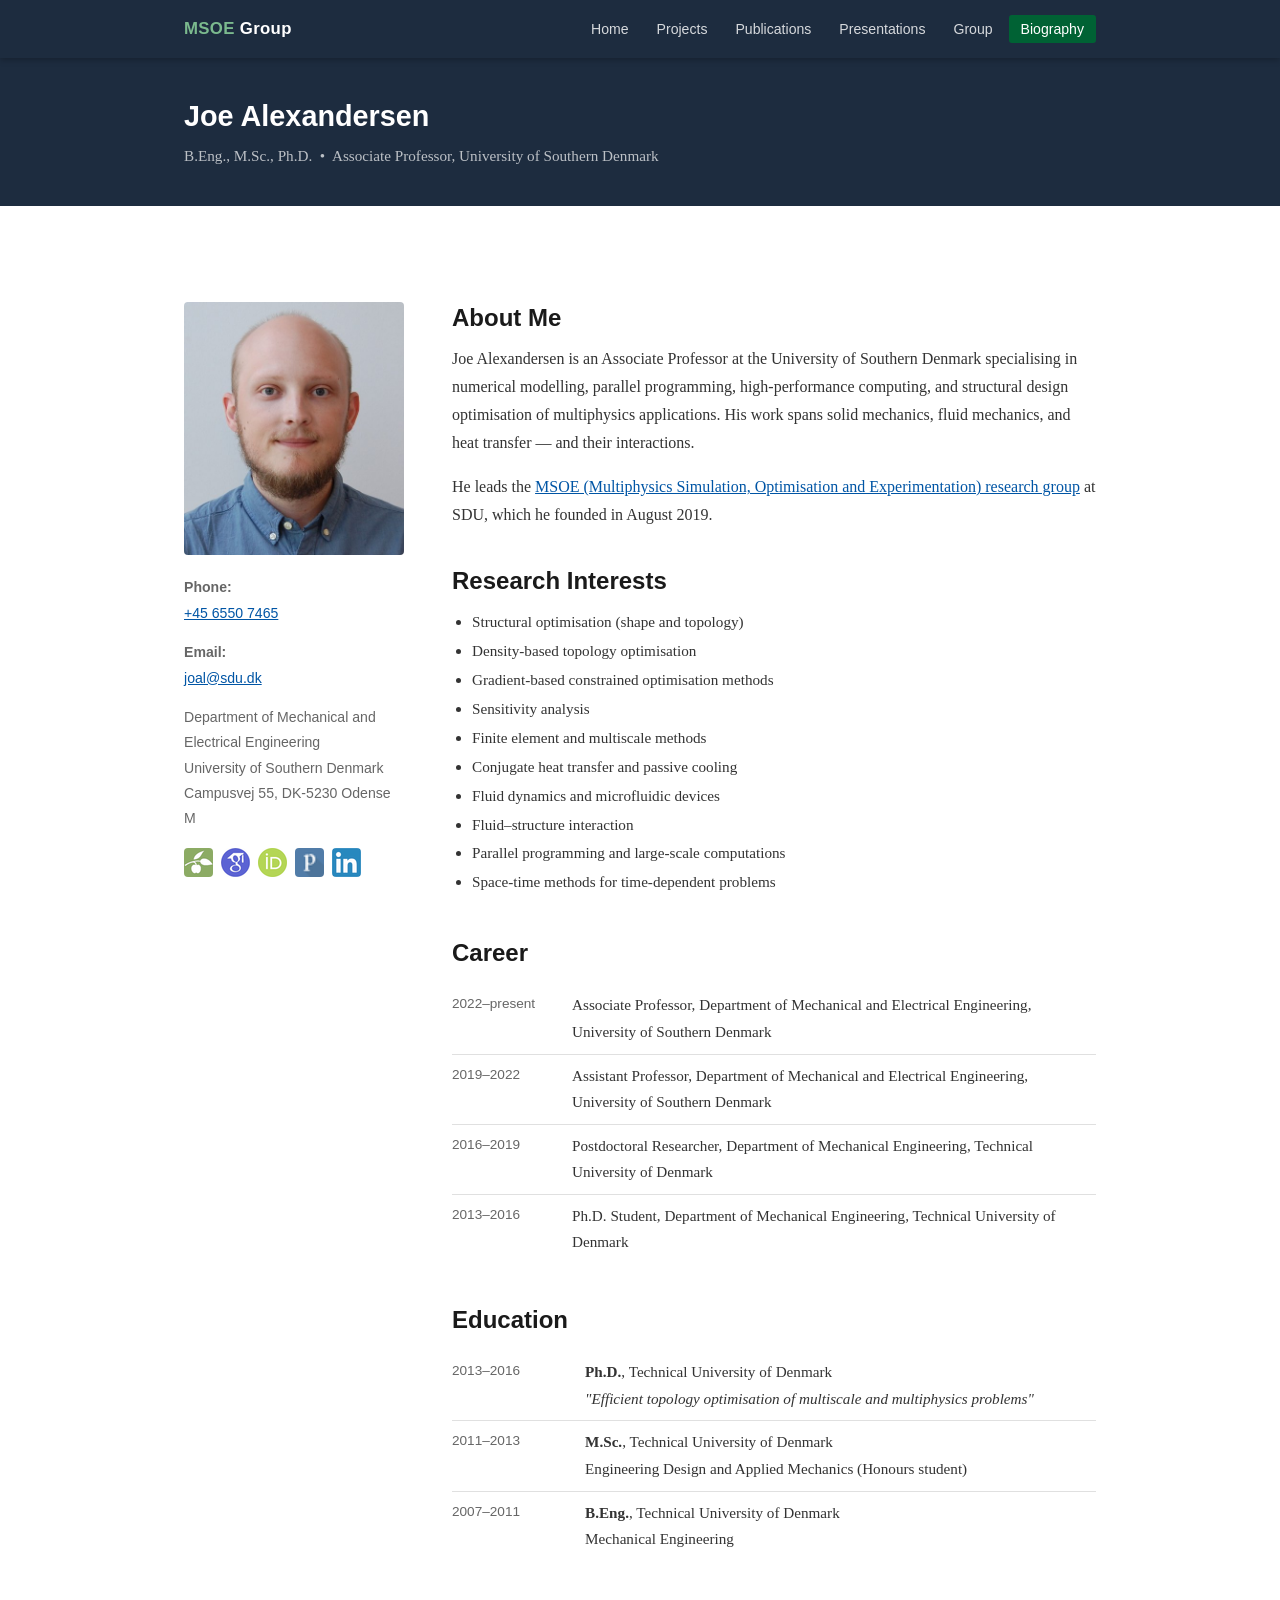
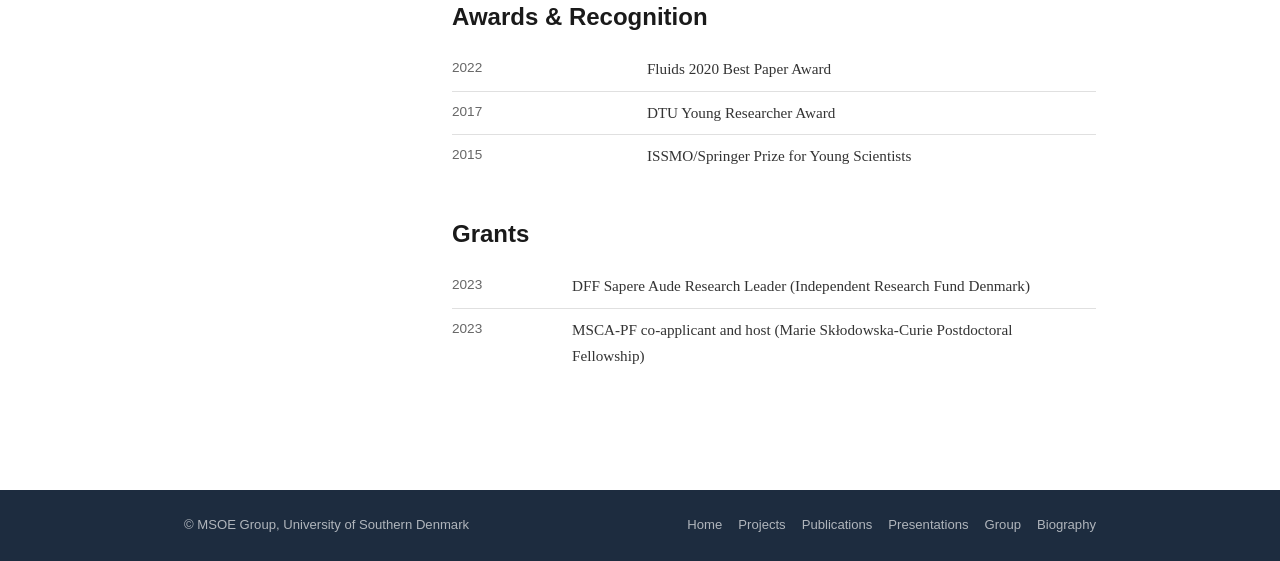
==== biography.html @ 38640830 "Add complete static site — group-focused redesign - New group-focused home page (MSOE group overview" ====
<!DOCTYPE html>
<html lang="en">
<head>
  <meta charset="UTF-8">
  <meta name="viewport" content="width=device-width, initial-scale=1.0">
  <title>Biography — Joe Alexandersen, MSOE Group, SDU</title>
  <meta name="description" content="Biography and CV of Joe Alexandersen, Associate Professor at the University of Southern Denmark.">
  <link rel="stylesheet" href="assets/css/style.css">
</head>
<body>

  <!-- ======================================================
       NAVIGATION
       ====================================================== -->
  <header>
    <nav class="main-nav">
      <div class="container">
        <a href="index.html" class="nav-logo"><span>MSOE</span> Group</a>
        <button class="nav-toggle" aria-label="Open menu" aria-expanded="false">&#9776;</button>
        <ul class="nav-links">
          <li><a href="index.html">Home</a></li>
          <li><a href="projects.html">Projects</a></li>
          <li><a href="publications.html">Publications</a></li>
          <li><a href="presentations.html">Presentations</a></li>
          <li><a href="group.html">Group</a></li>
          <li><a href="biography.html" class="active">Biography</a></li>
        </ul>
      </div>
    </nav>
  </header>


  <!-- ======================================================
       PAGE HEADER
       ====================================================== -->
  <div class="page-header">
    <div class="container">
      <h1>Joe Alexandersen</h1>
      <p>B.Eng., M.Sc., Ph.D. &nbsp;&bull;&nbsp; Associate Professor, University of Southern Denmark</p>
    </div>
  </div>


  <main>
    <div class="container">

      <div style="padding: 48px 0;">
        <div class="bio-layout">

          <!-- ================================================
               LEFT COLUMN: photo + contact + links
               ================================================ -->
          <div class="bio-photo">
            <img src="assets/images/profile.jpg"
                 alt="Joe Alexandersen"
                 width="220">

            <!-- Contact details -->
            <div class="bio-contact">
              <p>
                <strong>Phone:</strong><br>
                <a href="tel:+4565507465">+45 6550 7465</a>
              </p>
              <p>
                <strong>Email:</strong><br>
                <a href="mailto:joal@sdu.dk">joal@sdu.dk</a>
              </p>
              <p style="margin-top:4px;">
                Department of Mechanical and Electrical Engineering<br>
                University of Southern Denmark<br>
                Campusvej 55, DK-5230 Odense M
              </p>
            </div>

            <!-- Profile links with icons -->
            <div class="social-icons">
              <a href="https://portal.findresearcher.sdu.dk/en/persons/joal"
                 target="_blank" rel="noopener" title="SDU researcher portal">
                <img src="assets/images/sdu-logo.png" alt="SDU" width="29" height="29">
              </a>
              <a href="https://scholar.google.com/citations?hl=en&user=wB0vcXsAAAAJ"
                 target="_blank" rel="noopener" title="Google Scholar">
                <img src="assets/images/gscholar.png" alt="Google Scholar" width="29" height="29">
              </a>
              <a href="https://orcid.org/0000-0001-7872-6272"
                 target="_blank" rel="noopener" title="ORCID: 0000-0001-7872-6272">
                <img src="assets/images/orcid.png" alt="ORCID" width="29" height="29">
              </a>
              <a href="https://www.webofscience.com/wos/author/record/H-8638-2013"
                 target="_blank" rel="noopener" title="Web of Science / Publons">
                <img src="assets/images/publons.png" alt="Web of Science" width="29" height="29">
              </a>
              <a href="http://www.linkedin.com/in/joe-alexandersen"
                 target="_blank" rel="noopener" title="LinkedIn">
                <img src="assets/images/linkedin.png" alt="LinkedIn" width="29" height="29">
              </a>
            </div>
          </div>


          <!-- ================================================
               RIGHT COLUMN: bio text + CV tables
               ================================================ -->
          <div class="bio-content">

            <!-- About Me -->
            <h2>About Me</h2>
            <p>
              Joe Alexandersen is an Associate Professor at the University of Southern Denmark
              specialising in numerical modelling, parallel programming, high-performance computing,
              and structural design optimisation of multiphysics applications. His work spans solid
              mechanics, fluid mechanics, and heat transfer — and their interactions.
            </p>
            <p>
              He leads the
              <a href="index.html">MSOE (Multiphysics Simulation, Optimisation and Experimentation)
              research group</a> at SDU, which he founded in August 2019.
            </p>

            <!-- Research Interests -->
            <h2 style="margin-top: 36px;">Research Interests</h2>
            <ul style="list-style: disc; padding-left: 20px; font-size:0.95rem; line-height:1.9;">
              <li>Structural optimisation (shape and topology)</li>
              <li>Density-based topology optimisation</li>
              <li>Gradient-based constrained optimisation methods</li>
              <li>Sensitivity analysis</li>
              <li>Finite element and multiscale methods</li>
              <li>Conjugate heat transfer and passive cooling</li>
              <li>Fluid dynamics and microfluidic devices</li>
              <li>Fluid&ndash;structure interaction</li>
              <li>Parallel programming and large-scale computations</li>
              <li>Space-time methods for time-dependent problems</li>
            </ul>


            <!-- Career -->
            <h2 style="margin-top: 40px;">Career</h2>
            <table class="timeline">
              <tbody>
                <tr>
                  <td>2022&ndash;present</td>
                  <td>Associate Professor, Department of Mechanical and Electrical Engineering, University of Southern Denmark</td>
                </tr>
                <tr>
                  <td>2019&ndash;2022</td>
                  <td>Assistant Professor, Department of Mechanical and Electrical Engineering, University of Southern Denmark</td>
                </tr>
                <tr>
                  <td>2016&ndash;2019</td>
                  <td>Postdoctoral Researcher, Department of Mechanical Engineering, Technical University of Denmark</td>
                </tr>
                <tr>
                  <td>2013&ndash;2016</td>
                  <td>Ph.D. Student, Department of Mechanical Engineering, Technical University of Denmark</td>
                </tr>
              </tbody>
            </table>


            <!-- Education -->
            <h2 style="margin-top: 40px;">Education</h2>
            <table class="timeline">
              <tbody>
                <tr>
                  <td>2013&ndash;2016</td>
                  <td>
                    <strong>Ph.D.</strong>, Technical University of Denmark<br>
                    <em>"Efficient topology optimisation of multiscale and multiphysics problems"</em>
                  </td>
                </tr>
                <tr>
                  <td>2011&ndash;2013</td>
                  <td>
                    <strong>M.Sc.</strong>, Technical University of Denmark<br>
                    Engineering Design and Applied Mechanics (Honours student)
                  </td>
                </tr>
                <tr>
                  <td>2007&ndash;2011</td>
                  <td>
                    <strong>B.Eng.</strong>, Technical University of Denmark<br>
                    Mechanical Engineering
                  </td>
                </tr>
              </tbody>
            </table>


            <!-- Awards -->
            <h2 style="margin-top: 40px;">Awards &amp; Recognition</h2>
            <table class="timeline">
              <tbody>
                <tr>
                  <td>2022</td>
                  <td>Fluids 2020 Best Paper Award</td>
                </tr>
                <tr>
                  <td>2017</td>
                  <td>DTU Young Researcher Award</td>
                </tr>
                <tr>
                  <td>2015</td>
                  <td>ISSMO/Springer Prize for Young Scientists</td>
                </tr>
              </tbody>
            </table>


            <!-- Grants -->
            <h2 style="margin-top: 40px;">Grants</h2>
            <table class="timeline">
              <tbody>
                <tr>
                  <td>2023</td>
                  <td>DFF Sapere Aude Research Leader (Independent Research Fund Denmark)</td>
                </tr>
                <tr>
                  <td>2023</td>
                  <td>MSCA-PF co-applicant and host (Marie Skłodowska-Curie Postdoctoral Fellowship)</td>
                </tr>
              </tbody>
            </table>

          </div><!-- /bio-content -->

        </div><!-- /bio-layout -->
      </div>

    </div><!-- /container -->
  </main>


  <!-- ======================================================
       FOOTER
       ====================================================== -->
  <footer class="main-footer">
    <div class="container">
      <span>&copy; MSOE Group, University of Southern Denmark</span>
      <nav class="footer-nav">
        <a href="index.html">Home</a>
        <a href="projects.html">Projects</a>
        <a href="publications.html">Publications</a>
        <a href="presentations.html">Presentations</a>
        <a href="group.html">Group</a>
        <a href="biography.html">Biography</a>
      </nav>
    </div>
  </footer>

  <script>
    var toggle = document.querySelector('.nav-toggle');
    var links  = document.querySelector('.nav-links');
    toggle.addEventListener('click', function () {
      var isOpen = links.classList.toggle('open');
      toggle.setAttribute('aria-expanded', isOpen ? 'true' : 'false');
    });
  </script>

</body>
</html>
---- assets/css/style.css ----
/* ============================================================
   MSOE Group — Main Stylesheet
   University of Southern Denmark
   ============================================================
   All pages on this site share this single stylesheet.
   Colours and fonts are set as variables at the top so they
   are easy to adjust in one place.
   ============================================================ */


/* ---- Colour and font variables ---- */
:root {
  --green:       #006234;   /* SDU green — used for accents and active states */
  --nav-bg:      #1d2c3f;   /* Dark navy — navigation bar background */
  --nav-text:    #ffffff;
  --text:        #333333;   /* Main body text */
  --text-light:  #666666;   /* Secondary text (authors, dates, etc.) */
  --bg:          #ffffff;   /* Page background */
  --bg-alt:      #f5f7f5;   /* Slightly tinted alternate background for sections */
  --border:      #e0e0e0;   /* Dividers and card borders */
  --link:        #0055a5;   /* Hyperlink blue */
  --link-hover:  #003d7a;
  --max-width:   960px;     /* Maximum content width */
  --font-body:   Georgia, 'Times New Roman', serif;
  --font-ui:     -apple-system, BlinkMacSystemFont, 'Segoe UI', Arial, sans-serif;
}


/* ============================================================
   RESET & BASE
   ============================================================ */
*, *::before, *::after {
  box-sizing: border-box;
  margin: 0;
  padding: 0;
}

html {
  scroll-behavior: smooth;
}

body {
  font-family: var(--font-body);
  font-size: 16px;
  line-height: 1.75;
  color: var(--text);
  background: var(--bg);
}

img {
  max-width: 100%;
  display: block;
}

a {
  color: var(--link);
  text-decoration: underline;
}

a:hover {
  color: var(--link-hover);
}

ul {
  list-style: none;
}


/* ============================================================
   LAYOUT UTILITY
   ============================================================ */
/* Centres content and adds side padding */
.container {
  max-width: var(--max-width);
  margin: 0 auto;
  padding: 0 24px;
}

/* A simple section wrapper with vertical spacing */
.section {
  padding: 56px 0;
}

.section--alt {
  background: var(--bg-alt);
}


/* ============================================================
   TYPOGRAPHY
   ============================================================ */
h1, h2, h3, h4 {
  font-family: var(--font-ui);
  line-height: 1.3;
  color: #1a1a1a;
}

h1 { font-size: 2rem;   margin-bottom: 0.5em; }
h2 { font-size: 1.5rem; margin-bottom: 0.5em; }
h3 { font-size: 1.2rem; margin-bottom: 0.4em; }
h4 { font-size: 1rem;   margin-bottom: 0.3em; }

/* Small eyebrow text above a heading */
.eyebrow {
  font-family: var(--font-ui);
  font-size: 0.8rem;
  font-weight: 600;
  letter-spacing: 0.08em;
  text-transform: uppercase;
  color: var(--green);
  display: block;
  margin-bottom: 8px;
}

p {
  margin-bottom: 1em;
}

p:last-child {
  margin-bottom: 0;
}


/* ============================================================
   NAVIGATION
   ============================================================ */
.main-nav {
  background: var(--nav-bg);
  position: sticky;
  top: 0;
  z-index: 100;
  box-shadow: 0 2px 6px rgba(0,0,0,0.25);
}

.main-nav .container {
  display: flex;
  align-items: center;
  justify-content: space-between;
  height: 58px;
}

/* Logo / site name on the left */
.nav-logo {
  font-family: var(--font-ui);
  font-size: 1.05rem;
  font-weight: 700;
  color: var(--nav-text);
  text-decoration: none;
  letter-spacing: 0.02em;
}

.nav-logo span {
  color: #7bba8e; /* lighter green for "MSOE" portion */
}

/* Horizontal link list */
.nav-links {
  display: flex;
  gap: 4px;
}

.nav-links li a {
  font-family: var(--font-ui);
  font-size: 0.88rem;
  color: rgba(255,255,255,0.82);
  text-decoration: none;
  padding: 6px 12px;
  border-radius: 3px;
  transition: background 0.15s, color 0.15s;
}

.nav-links li a:hover {
  background: rgba(255,255,255,0.12);
  color: #fff;
}

/* The currently active page */
.nav-links li a.active {
  background: var(--green);
  color: #fff;
}

/* Hamburger button — hidden on desktop, shown on mobile */
.nav-toggle {
  display: none;
  background: none;
  border: none;
  cursor: pointer;
  padding: 8px;
  color: var(--nav-text);
  font-size: 1.4rem;
  line-height: 1;
}


/* ============================================================
   FOOTER
   ============================================================ */
.main-footer {
  background: var(--nav-bg);
  color: rgba(255,255,255,0.65);
  padding: 24px 0;
  margin-top: 64px;
  font-family: var(--font-ui);
  font-size: 0.82rem;
}

.main-footer .container {
  display: flex;
  justify-content: space-between;
  align-items: center;
  flex-wrap: wrap;
  gap: 12px;
}

.footer-nav {
  display: flex;
  gap: 16px;
}

.footer-nav a {
  color: rgba(255,255,255,0.65);
  text-decoration: none;
}

.footer-nav a:hover {
  color: #fff;
}


/* ============================================================
   HOME PAGE
   ============================================================ */

/* Hero banner — group introduction */
.hero {
  background: linear-gradient(135deg, var(--nav-bg) 0%, #2a4a30 100%);
  color: #fff;
  padding: 72px 0 64px;
}

.hero__inner {
  display: grid;
  grid-template-columns: 1fr 1fr;
  gap: 48px;
  align-items: center;
}

.hero__text h1 {
  font-size: 2.4rem;
  color: #fff;
  margin-bottom: 0.4em;
}

.hero__text h1 span {
  color: #7bba8e;
}

.hero__text p {
  font-size: 1.05rem;
  color: rgba(255,255,255,0.88);
  line-height: 1.7;
}

.hero__text .hero-links {
  margin-top: 28px;
  display: flex;
  gap: 12px;
  flex-wrap: wrap;
}

.btn {
  display: inline-block;
  font-family: var(--font-ui);
  font-size: 0.88rem;
  font-weight: 600;
  padding: 10px 22px;
  border-radius: 3px;
  text-decoration: none;
  transition: background 0.15s, color 0.15s;
}

.btn--primary {
  background: var(--green);
  color: #fff;
}

.btn--primary:hover {
  background: #004d27;
  color: #fff;
}

.btn--outline {
  border: 2px solid rgba(255,255,255,0.5);
  color: #fff;
}

.btn--outline:hover {
  background: rgba(255,255,255,0.1);
  color: #fff;
}

/* Group photo placeholder on hero right side */
.hero__image img {
  border-radius: 6px;
  box-shadow: 0 8px 32px rgba(0,0,0,0.35);
}

.hero__image-placeholder {
  border-radius: 6px;
  background: rgba(255,255,255,0.08);
  border: 2px dashed rgba(255,255,255,0.25);
  height: 280px;
  display: flex;
  align-items: center;
  justify-content: center;
  text-align: center;
  color: rgba(255,255,255,0.45);
  font-family: var(--font-ui);
  font-size: 0.9rem;
  padding: 24px;
}

/* Three-pillar grid (Simulation / Optimisation / Experimentation) */
.pillars {
  display: grid;
  grid-template-columns: repeat(3, 1fr);
  gap: 28px;
  margin-top: 40px;
}

.pillar {
  background: var(--bg);
  border: 1px solid var(--border);
  border-top: 4px solid var(--green);
  border-radius: 4px;
  padding: 28px 24px;
}

.pillar h3 {
  font-size: 1.1rem;
  margin-bottom: 10px;
  color: var(--green);
}

.pillar p {
  font-size: 0.9rem;
  color: var(--text-light);
  line-height: 1.6;
}

/* Application domains grid */
.domains {
  display: grid;
  grid-template-columns: repeat(3, 1fr);
  gap: 16px;
  margin-top: 32px;
}

.domain-card {
  background: var(--bg);
  border: 1px solid var(--border);
  border-radius: 4px;
  padding: 18px 20px;
  font-family: var(--font-ui);
  font-size: 0.9rem;
  font-weight: 600;
  color: var(--text);
}

/* Collaborations list on home */
.collab-grid {
  display: grid;
  grid-template-columns: 1fr 1fr;
  gap: 24px;
  margin-top: 32px;
}

.collab-group h4 {
  font-family: var(--font-ui);
  font-size: 0.8rem;
  text-transform: uppercase;
  letter-spacing: 0.08em;
  color: var(--green);
  margin-bottom: 10px;
}

.collab-group ul {
  list-style: none;
  padding: 0;
}

.collab-group ul li {
  font-size: 0.9rem;
  padding: 3px 0;
  border-bottom: 1px solid var(--border);
}


/* ============================================================
   BIOGRAPHY PAGE
   ============================================================ */
.bio-layout {
  display: grid;
  grid-template-columns: 220px 1fr;
  gap: 48px;
  align-items: start;
}

.bio-photo img {
  border-radius: 4px;
  width: 100%;
}

.bio-photo .social-icons {
  display: flex;
  flex-wrap: wrap;
  gap: 8px;
  margin-top: 16px;
}

.bio-photo .social-icons a {
  display: block;
  opacity: 0.85;
  transition: opacity 0.15s;
}

.bio-photo .social-icons a:hover {
  opacity: 1;
}

.bio-photo .social-icons img {
  width: 29px;
  height: 29px;
}

.bio-contact {
  margin-top: 20px;
  font-family: var(--font-ui);
  font-size: 0.88rem;
  color: var(--text-light);
  line-height: 1.8;
}

.bio-contact a {
  color: var(--link);
}

/* Timeline table used in biography */
.timeline {
  width: 100%;
  border-collapse: collapse;
  margin-top: 16px;
  font-size: 0.95rem;
}

.timeline td {
  padding: 8px 12px 8px 0;
  vertical-align: top;
  border-bottom: 1px solid var(--border);
}

.timeline td:first-child {
  font-family: var(--font-ui);
  font-size: 0.85rem;
  color: var(--text-light);
  white-space: nowrap;
  padding-right: 24px;
  min-width: 120px;
}

.timeline tr:last-child td {
  border-bottom: none;
}


/* ============================================================
   PUBLICATIONS PAGE
   ============================================================ */

/* Filter controls bar */
.pub-controls {
  display: flex;
  flex-wrap: wrap;
  gap: 12px;
  align-items: center;
  margin-bottom: 32px;
  padding: 16px 0;
  border-bottom: 2px solid var(--border);
}

.pub-filter-group {
  display: flex;
  gap: 6px;
  flex-wrap: wrap;
}

.pub-filter-btn {
  font-family: var(--font-ui);
  font-size: 0.82rem;
  padding: 5px 14px;
  border: 1px solid var(--border);
  border-radius: 20px;
  background: var(--bg);
  cursor: pointer;
  transition: background 0.15s, color 0.15s, border-color 0.15s;
  color: var(--text);
}

.pub-filter-btn:hover,
.pub-filter-btn.active {
  background: var(--green);
  color: #fff;
  border-color: var(--green);
}

.pub-search {
  flex: 1;
  min-width: 180px;
  max-width: 300px;
}

.pub-search input {
  width: 100%;
  padding: 6px 12px;
  font-family: var(--font-ui);
  font-size: 0.88rem;
  border: 1px solid var(--border);
  border-radius: 4px;
  outline: none;
}

.pub-search input:focus {
  border-color: var(--green);
}

/* Count display */
.pub-count {
  font-family: var(--font-ui);
  font-size: 0.85rem;
  color: var(--text-light);
  margin-left: auto;
}

/* Year group heading */
.pub-year-heading {
  font-family: var(--font-ui);
  font-size: 1.2rem;
  font-weight: 700;
  color: var(--green);
  margin: 32px 0 12px;
  padding-bottom: 6px;
  border-bottom: 2px solid var(--green);
}

/* Individual publication entry */
.pub-entry {
  padding: 16px 0;
  border-bottom: 1px solid var(--border);
}

.pub-title {
  font-weight: bold;
  font-size: 0.98rem;
  color: var(--text);
  display: block;
  margin-bottom: 4px;
}

.pub-authors {
  font-style: italic;
  font-size: 0.9rem;
  color: var(--text-light);
  display: block;
  margin-bottom: 3px;
}

.pub-venue {
  font-size: 0.9rem;
  color: var(--text);
  display: block;
  margin-bottom: 6px;
}

.pub-links {
  display: flex;
  flex-wrap: wrap;
  gap: 6px;
  align-items: center;
}

/* Small pill-style link badges */
.pub-link {
  display: inline-block;
  font-family: var(--font-ui);
  font-size: 0.75rem;
  font-weight: 600;
  padding: 2px 9px;
  border: 1px solid var(--border);
  border-radius: 3px;
  text-decoration: none;
  color: var(--link);
  transition: background 0.12s, color 0.12s;
}

.pub-link:hover {
  background: var(--link);
  color: #fff;
  border-color: var(--link);
}

/* Open-access badge */
.pub-oa {
  font-family: var(--font-ui);
  font-size: 0.72rem;
  font-weight: 700;
  padding: 2px 8px;
  background: #e8f5ee;
  color: var(--green);
  border: 1px solid #b2d9c0;
  border-radius: 3px;
}

/* "Under review" badge */
.pub-review-badge {
  font-family: var(--font-ui);
  font-size: 0.72rem;
  font-weight: 700;
  padding: 2px 8px;
  background: #fff3cd;
  color: #856404;
  border: 1px solid #ffd966;
  border-radius: 3px;
}

/* Empty state when no results match filter */
.pub-empty {
  padding: 48px 0;
  text-align: center;
  color: var(--text-light);
  font-family: var(--font-ui);
}


/* ============================================================
   PRESENTATIONS PAGE
   ============================================================ */
.pres-entry {
  padding: 18px 0;
  border-bottom: 1px solid var(--border);
}

.pres-title {
  font-weight: bold;
  font-size: 0.98rem;
  margin-bottom: 4px;
}

.pres-authors {
  font-style: italic;
  font-size: 0.9rem;
  color: var(--text-light);
  margin-bottom: 3px;
}

.pres-venue {
  font-size: 0.9rem;
  margin-bottom: 6px;
}

.pres-links {
  display: flex;
  flex-wrap: wrap;
  gap: 6px;
}

/* Reuse .pub-link for presentation links */


/* ============================================================
   GROUP PAGE
   ============================================================ */
.member-card {
  display: flex;
  gap: 28px;
  padding: 28px 0;
  border-bottom: 1px solid var(--border);
  align-items: flex-start;
}

.member-photo {
  width: 150px;
  height: 150px;
  object-fit: cover;
  border-radius: 4px;
  flex-shrink: 0;
  background: var(--bg-alt);
}

.member-photo-placeholder {
  width: 150px;
  height: 150px;
  border-radius: 4px;
  background: var(--bg-alt);
  border: 1px solid var(--border);
  flex-shrink: 0;
  display: flex;
  align-items: center;
  justify-content: center;
  color: var(--text-light);
  font-size: 2rem;
}

.member-info h3 {
  font-size: 1.05rem;
  margin-bottom: 2px;
}

.member-role {
  font-family: var(--font-ui);
  font-size: 0.82rem;
  font-weight: 600;
  text-transform: uppercase;
  letter-spacing: 0.06em;
  color: var(--green);
  margin-bottom: 8px;
}

.member-desc {
  font-size: 0.92rem;
  margin-bottom: 6px;
}

.member-funding {
  font-family: var(--font-ui);
  font-size: 0.82rem;
  color: var(--text-light);
}

/* Past members — smaller, no photos */
.past-section h3 {
  font-size: 0.85rem;
  text-transform: uppercase;
  letter-spacing: 0.08em;
  color: var(--text-light);
  font-family: var(--font-ui);
  margin: 24px 0 8px;
}

.past-list {
  list-style: none;
  padding: 0;
  font-size: 0.9rem;
  color: var(--text);
}

.past-list li {
  padding: 5px 0;
  border-bottom: 1px solid var(--border);
  display: flex;
  justify-content: space-between;
}

.past-list li span {
  color: var(--text-light);
  font-size: 0.85rem;
}

/* Thesis students — compact table */
.thesis-table {
  width: 100%;
  border-collapse: collapse;
  font-size: 0.9rem;
  margin-top: 12px;
}

.thesis-table td, .thesis-table th {
  padding: 7px 10px;
  border-bottom: 1px solid var(--border);
  vertical-align: top;
}

.thesis-table th {
  font-family: var(--font-ui);
  font-size: 0.8rem;
  text-transform: uppercase;
  letter-spacing: 0.06em;
  color: var(--text-light);
  text-align: left;
}


/* ============================================================
   PROJECTS PAGE
   ============================================================ */
.project-card {
  border: 1px solid var(--border);
  border-left: 5px solid var(--green);
  border-radius: 4px;
  padding: 28px 28px 24px;
  margin-bottom: 28px;
  background: var(--bg);
}

.project-card h2 {
  font-size: 1.2rem;
  margin-bottom: 6px;
}

.project-meta {
  display: flex;
  flex-wrap: wrap;
  gap: 10px;
  margin-bottom: 14px;
}

.project-tag {
  font-family: var(--font-ui);
  font-size: 0.78rem;
  font-weight: 600;
  padding: 3px 10px;
  border-radius: 20px;
  background: var(--bg-alt);
  border: 1px solid var(--border);
  color: var(--text-light);
}

.project-tag--funding {
  background: #e8f5ee;
  border-color: #b2d9c0;
  color: var(--green);
}

.project-desc {
  font-size: 0.93rem;
  margin-bottom: 10px;
}

.project-people {
  font-family: var(--font-ui);
  font-size: 0.85rem;
  color: var(--text-light);
  margin-bottom: 12px;
}

.project-links {
  display: flex;
  gap: 10px;
  flex-wrap: wrap;
}

/* Reuse .btn for project links */


/* ============================================================
   PAGE HEADER (shared across inner pages)
   ============================================================ */
.page-header {
  background: var(--nav-bg);
  color: #fff;
  padding: 40px 0 36px;
  margin-bottom: 48px;
}

.page-header h1 {
  font-size: 1.8rem;
  color: #fff;
  margin-bottom: 8px;
}

.page-header p {
  color: rgba(255,255,255,0.7);
  font-size: 0.95rem;
  margin: 0;
}


/* ============================================================
   RESPONSIVE — Mobile (max 768px)
   ============================================================ */
@media (max-width: 768px) {

  /* Navigation: switch to vertical dropdown */
  .nav-toggle {
    display: block;
  }

  .nav-links {
    display: none;
    flex-direction: column;
    position: absolute;
    top: 58px;
    left: 0;
    right: 0;
    background: var(--nav-bg);
    padding: 12px 16px 16px;
    box-shadow: 0 4px 12px rgba(0,0,0,0.2);
    gap: 2px;
  }

  .nav-links.open {
    display: flex;
  }

  .main-nav .container {
    position: relative;
  }

  /* Home hero: stack vertically */
  .hero__inner {
    grid-template-columns: 1fr;
  }

  .hero__image {
    order: -1; /* show image above text on mobile */
  }

  /* Pillars: 1 column on small screens */
  .pillars {
    grid-template-columns: 1fr;
  }

  /* Domains: 2 columns on small screens */
  .domains {
    grid-template-columns: 1fr 1fr;
  }

  /* Biography: stack vertically */
  .bio-layout {
    grid-template-columns: 1fr;
  }

  .bio-photo img {
    max-width: 200px;
  }

  /* Group members: stack photo and text */
  .member-card {
    flex-direction: column;
  }

  .member-photo,
  .member-photo-placeholder {
    width: 120px;
    height: 120px;
  }

  /* Collaborations: 1 column */
  .collab-grid {
    grid-template-columns: 1fr;
  }

  /* Footer: stack */
  .main-footer .container {
    flex-direction: column;
    text-align: center;
  }

  h1 { font-size: 1.6rem; }
  .hero__text h1 { font-size: 1.8rem; }

}

@media (max-width: 480px) {
  .domains {
    grid-template-columns: 1fr;
  }

  .pub-controls {
    flex-direction: column;
    align-items: stretch;
  }

  .pub-search {
    max-width: 100%;
  }
}
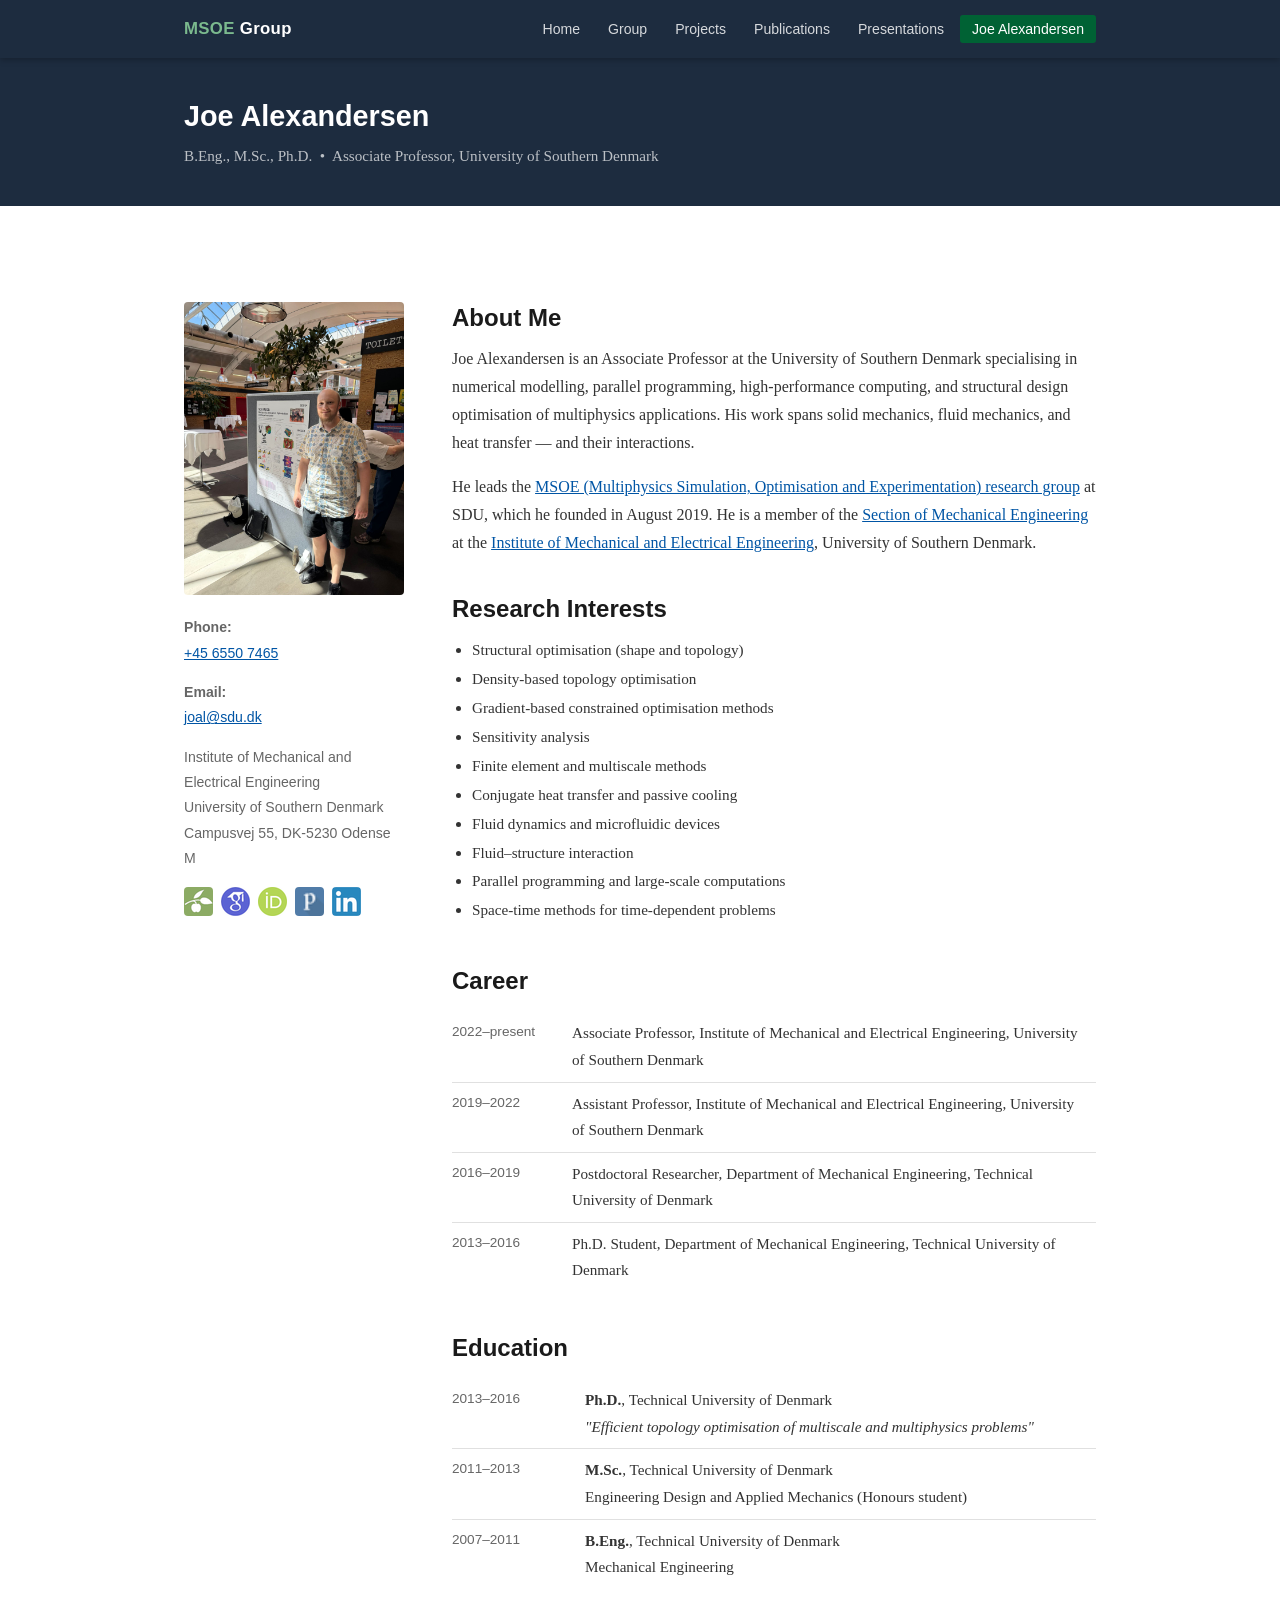
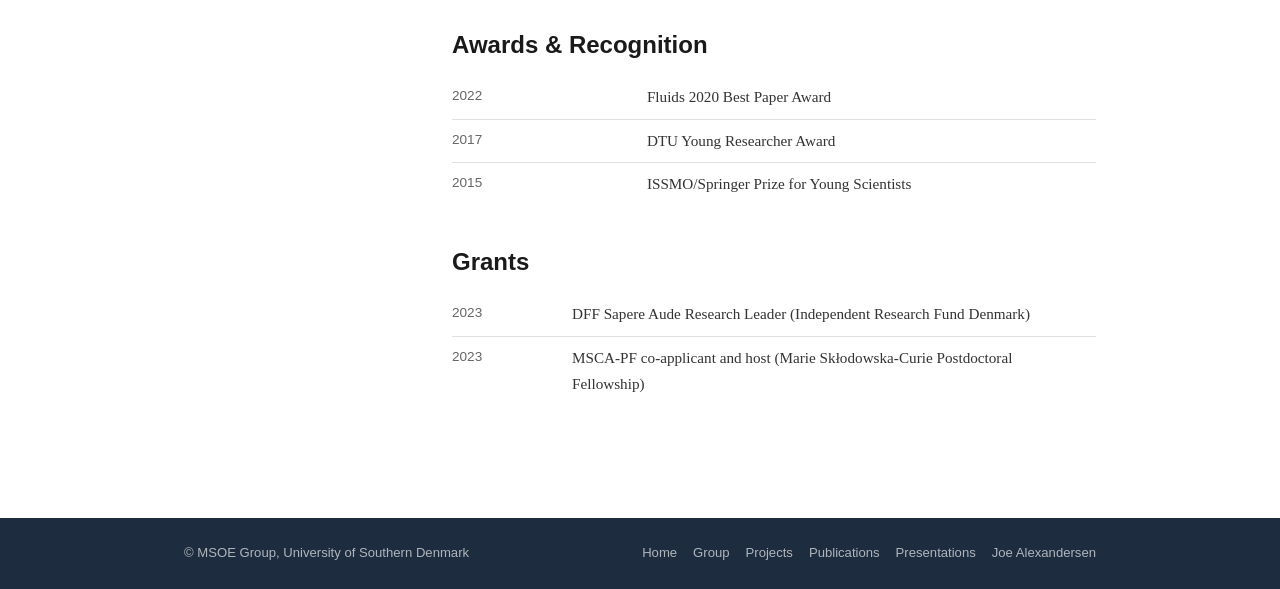
==== commit 6a230c05: "Apply second-round site improvements - Reorder nav: Group first; rename Biography to Joe Alexanderse" ====
--- a/biography.html
+++ b/biography.html
@@ -19,11 +19,11 @@
         <button class="nav-toggle" aria-label="Open menu" aria-expanded="false">&#9776;</button>
         <ul class="nav-links">
           <li><a href="index.html">Home</a></li>
+          <li><a href="group.html">Group</a></li>
           <li><a href="projects.html">Projects</a></li>
           <li><a href="publications.html">Publications</a></li>
           <li><a href="presentations.html">Presentations</a></li>
-          <li><a href="group.html">Group</a></li>
-          <li><a href="biography.html" class="active">Biography</a></li>
+          <li><a href="biography.html" class="active">Joe Alexandersen</a></li>
         </ul>
       </div>
     </nav>
@@ -51,7 +51,7 @@
                LEFT COLUMN: photo + contact + links
                ================================================ -->
           <div class="bio-photo">
-            <img src="assets/images/profile.jpg"
+            <img src="assets/images/joe_imeday.jpg"
                  alt="Joe Alexandersen"
                  width="220">
 
@@ -66,7 +66,7 @@
                 <a href="mailto:joal@sdu.dk">joal@sdu.dk</a>
               </p>
               <p style="margin-top:4px;">
-                Department of Mechanical and Electrical Engineering<br>
+                Institute of Mechanical and Electrical Engineering<br>
                 University of Southern Denmark<br>
                 Campusvej 55, DK-5230 Odense M
               </p>
@@ -114,7 +114,11 @@
             <p>
               He leads the
               <a href="index.html">MSOE (Multiphysics Simulation, Optimisation and Experimentation)
-              research group</a> at SDU, which he founded in August 2019.
+              research group</a> at SDU, which he founded in August 2019. He is a member of the
+              <a href="https://www.sdu.dk/en/forskning/sdumechanicalengineering" target="_blank" rel="noopener">Section of Mechanical Engineering</a>
+              at the
+              <a href="https://www.sdu.dk/en/om-sdu/institutter-centre/ime-mekanik-elektronik" target="_blank" rel="noopener">Institute of Mechanical and Electrical Engineering</a>,
+              University of Southern Denmark.
             </p>
 
             <!-- Research Interests -->
@@ -139,11 +143,11 @@
               <tbody>
                 <tr>
                   <td>2022&ndash;present</td>
-                  <td>Associate Professor, Department of Mechanical and Electrical Engineering, University of Southern Denmark</td>
+                  <td>Associate Professor, Institute of Mechanical and Electrical Engineering, University of Southern Denmark</td>
                 </tr>
                 <tr>
                   <td>2019&ndash;2022</td>
-                  <td>Assistant Professor, Department of Mechanical and Electrical Engineering, University of Southern Denmark</td>
+                  <td>Assistant Professor, Institute of Mechanical and Electrical Engineering, University of Southern Denmark</td>
                 </tr>
                 <tr>
                   <td>2016&ndash;2019</td>
@@ -238,11 +242,11 @@
       <span>&copy; MSOE Group, University of Southern Denmark</span>
       <nav class="footer-nav">
         <a href="index.html">Home</a>
+        <a href="group.html">Group</a>
         <a href="projects.html">Projects</a>
         <a href="publications.html">Publications</a>
         <a href="presentations.html">Presentations</a>
-        <a href="group.html">Group</a>
-        <a href="biography.html">Biography</a>
+        <a href="biography.html">Joe Alexandersen</a>
       </nav>
     </div>
   </footer>
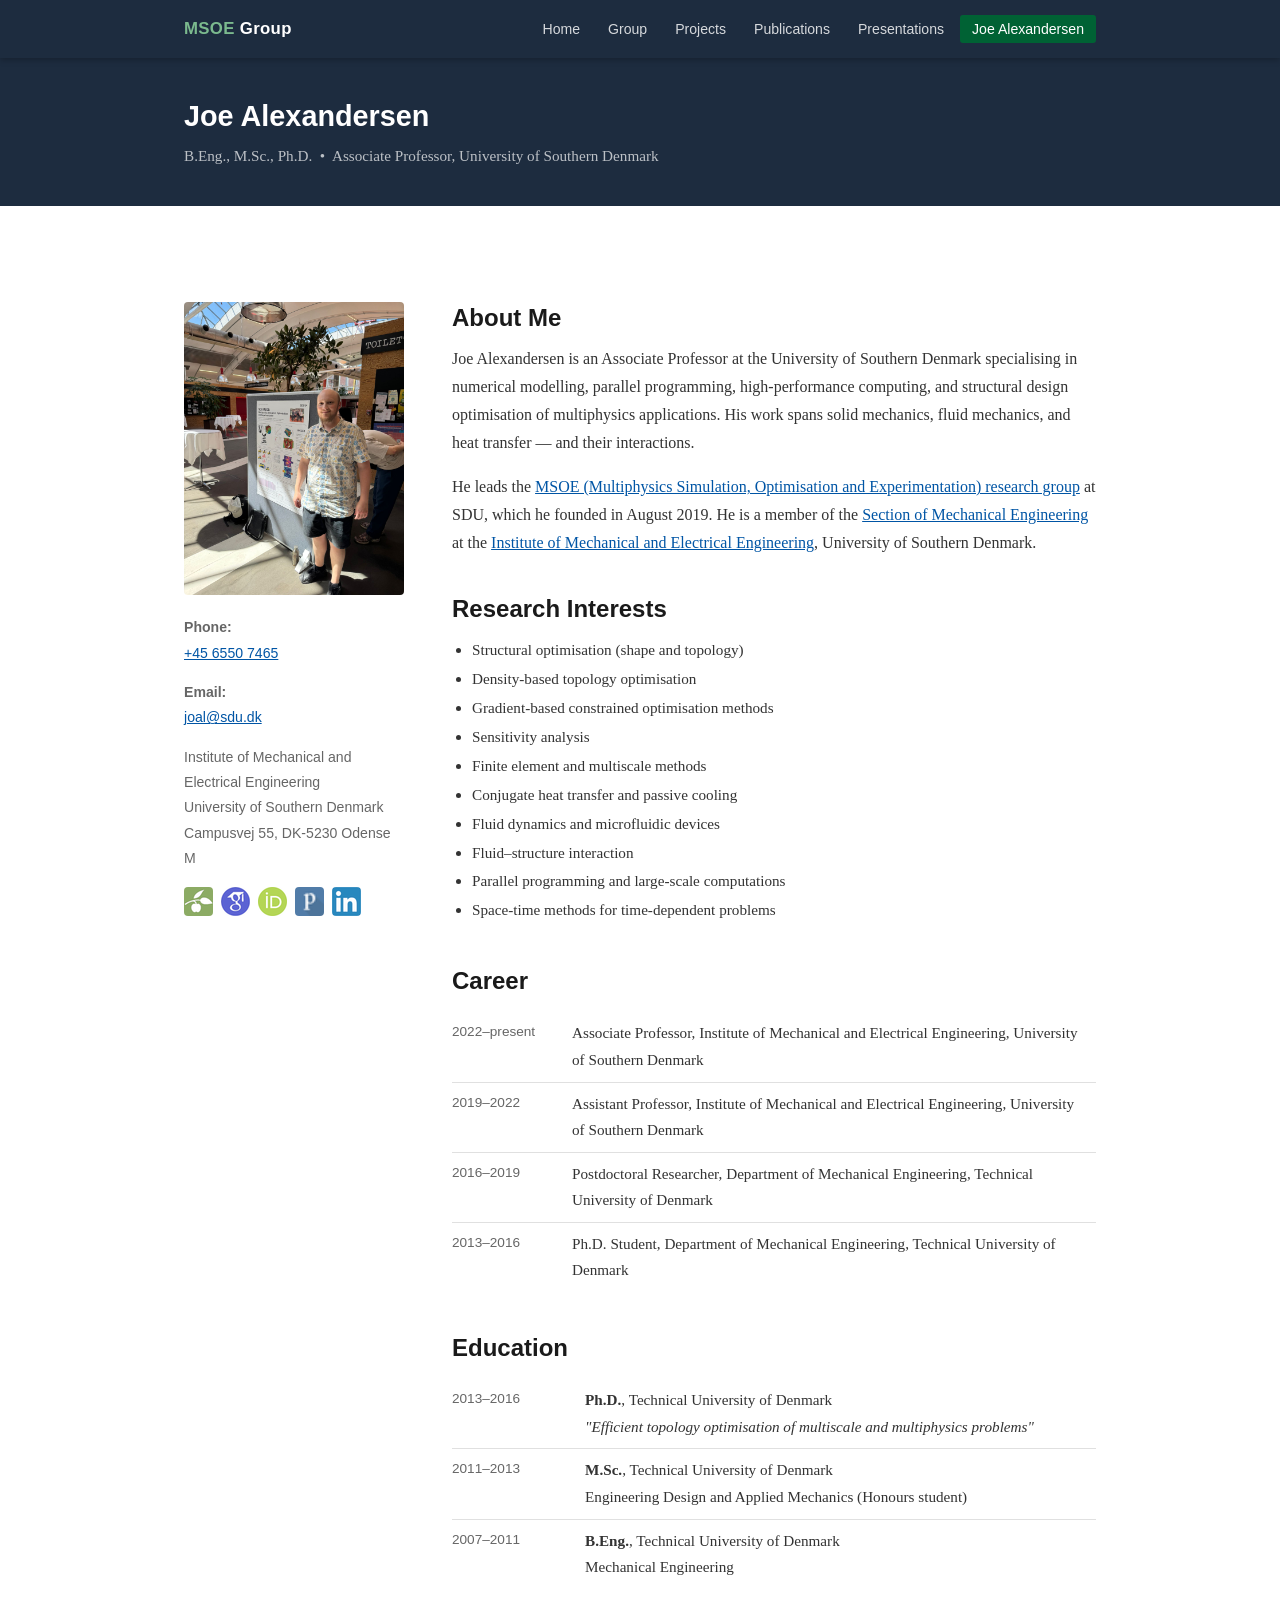
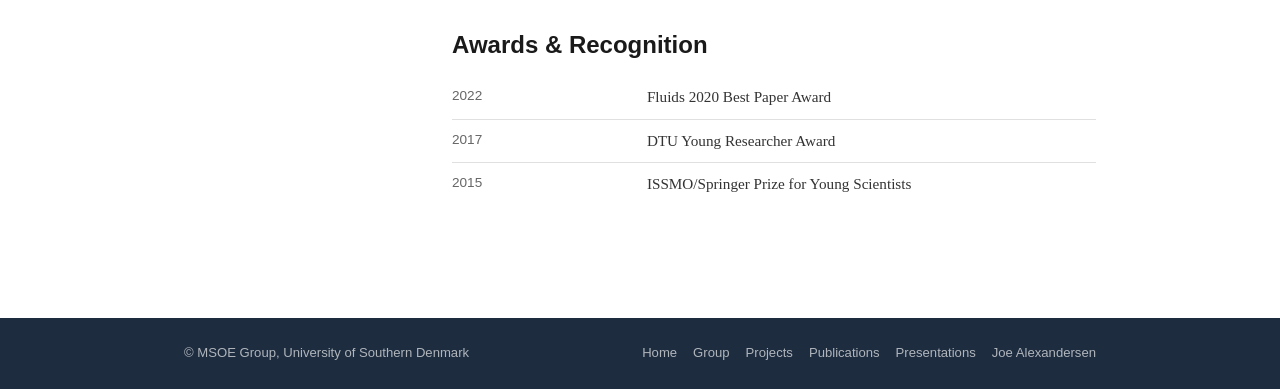
==== commit e723a02c: "Apply content and structure updates across all pages Home page: - Remove green colour from "Optimisa" ====
--- a/biography.html
+++ b/biography.html
@@ -210,21 +210,6 @@
             </table>
 
 
-            <!-- Grants -->
-            <h2 style="margin-top: 40px;">Grants</h2>
-            <table class="timeline">
-              <tbody>
-                <tr>
-                  <td>2023</td>
-                  <td>DFF Sapere Aude Research Leader (Independent Research Fund Denmark)</td>
-                </tr>
-                <tr>
-                  <td>2023</td>
-                  <td>MSCA-PF co-applicant and host (Marie Skłodowska-Curie Postdoctoral Fellowship)</td>
-                </tr>
-              </tbody>
-            </table>
-
           </div><!-- /bio-content -->
 
         </div><!-- /bio-layout -->
